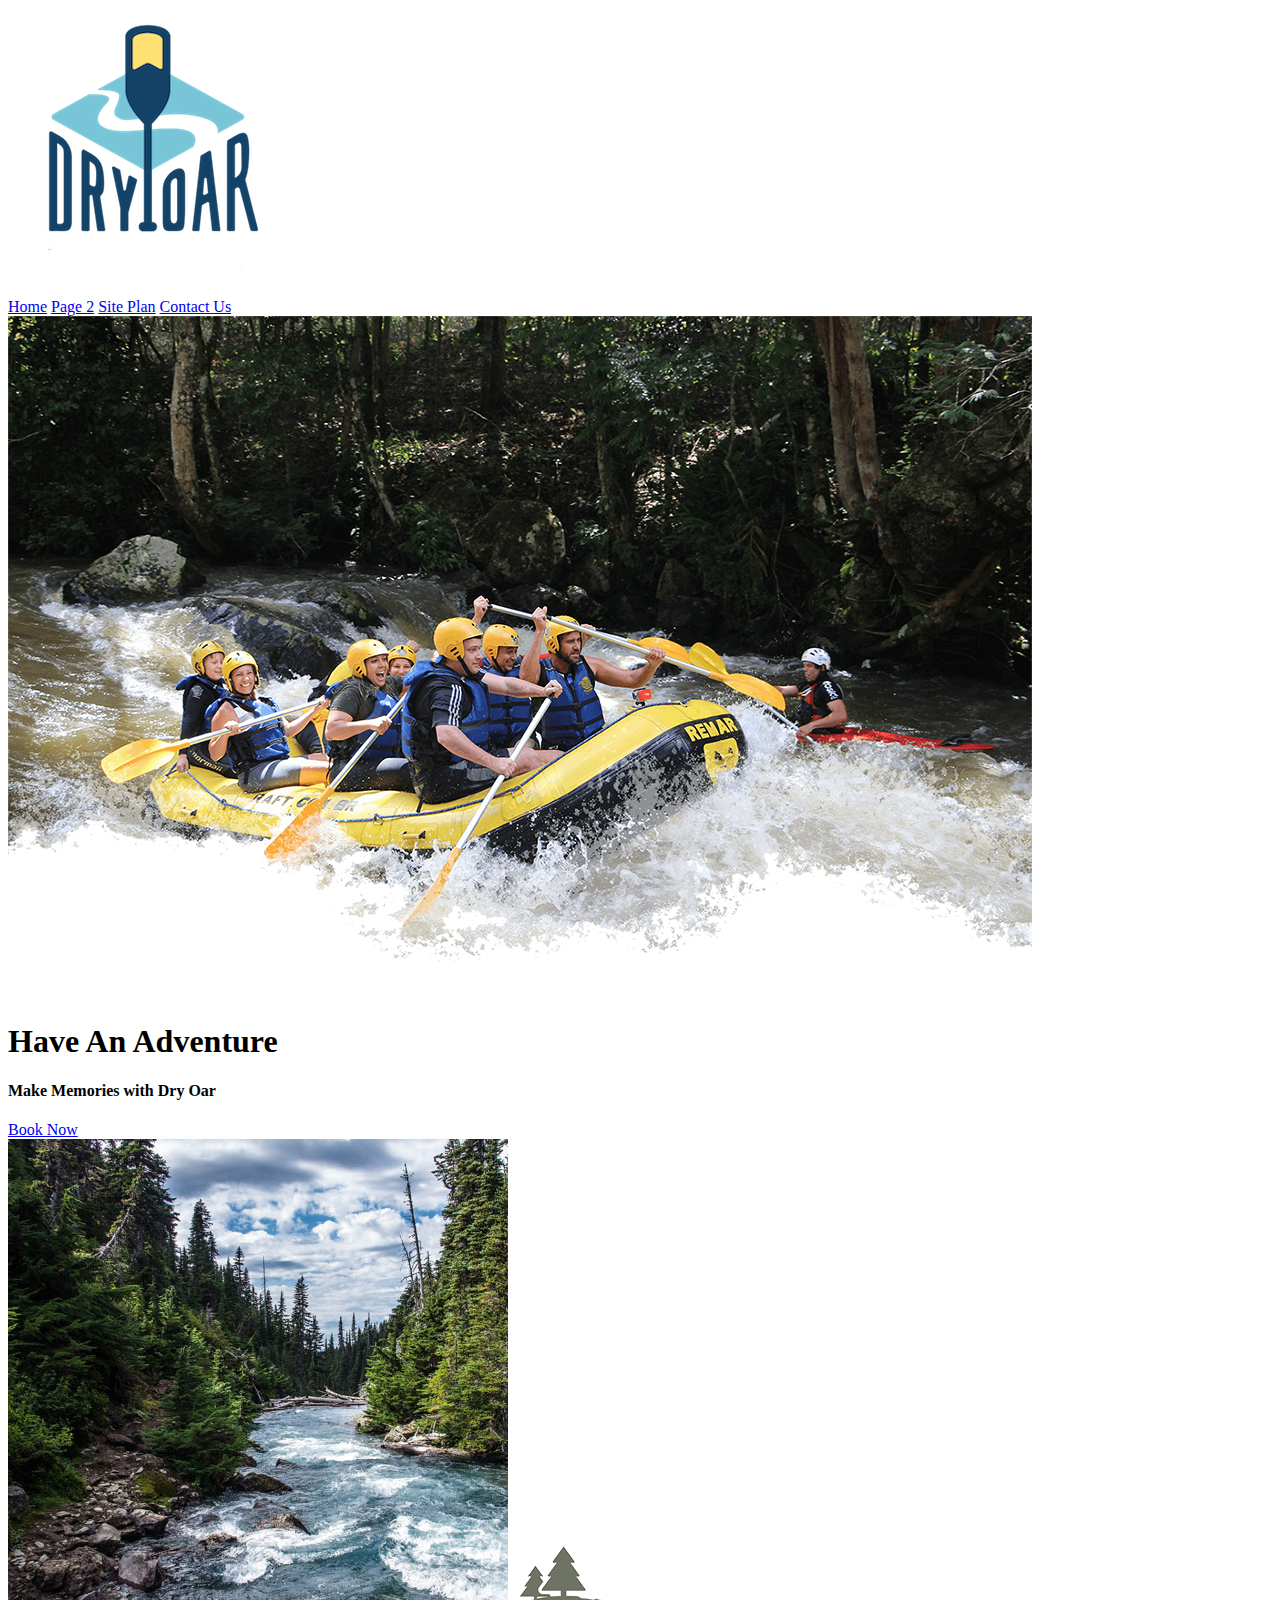
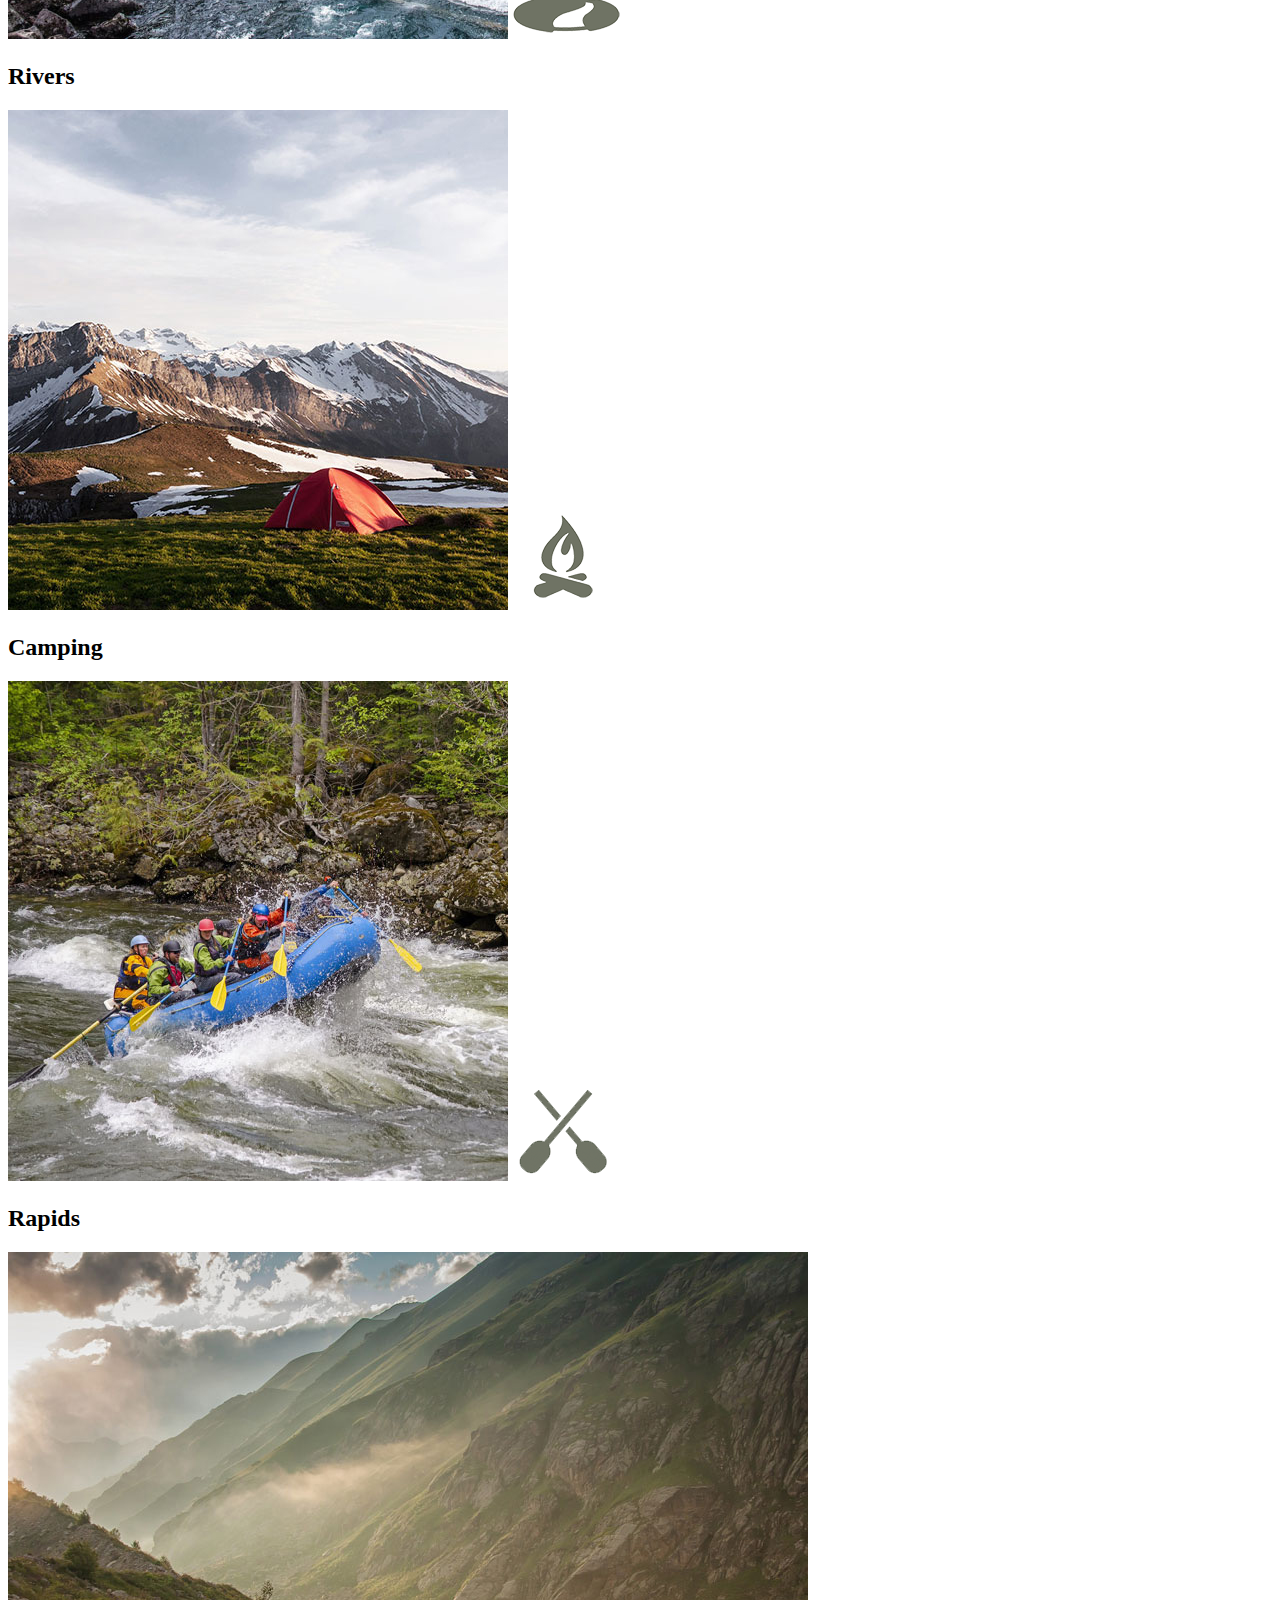
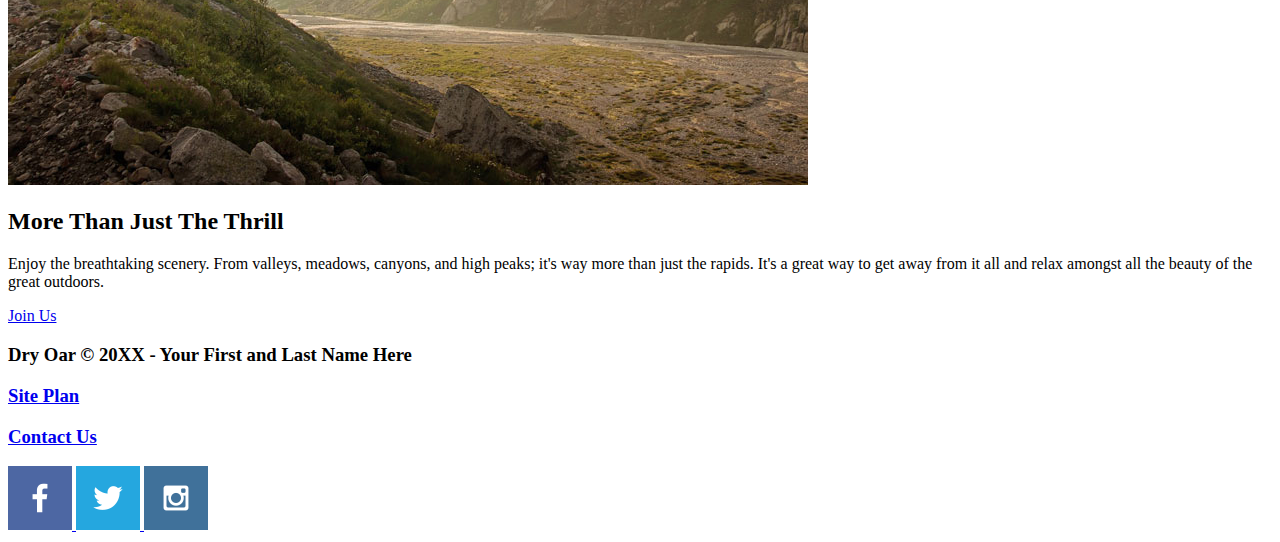
==== wwr/index.html @ d8a3bdbc "Index and images" ====
<!DOCTYPE html>
<html lang="en">
<head>
    <meta charset="UTF-8">
    <meta http-equiv="X-UA-Compatible" content="IE=edge">
    <meta name="viewport" content="width=device-width, initial-scale=1.0">
    <title>Whitewater Rafting Vacations | Dry Oar Boating | Home</title>
</head>
<body>
    <header>
        <a id="logo_link" href="index.html">
            <img class="logo" src="images/logo.png" alt="Dry Oar Logo">
        </a>
        <nav>
            <a href="index.html">Home</a>
            <a href="#">Page 2</a>
            <a href="site-plan-rafting.html">Site Plan</a>
            <a href="contactus.html">Contact Us</a>
        </nav>
    </header>
    <div id="hero">
        <div id="hero-box">
            <img id="hero-img" src="images/hero.png" alt="People enjoying white water rafting">
        </div>
        <section id="hero-msg">
            <h1 class="home-title">Have An Adventure</h1>
            <h4>Make Memories with Dry Oar </h4>
            <div class="button-box">
                <a class="book" href="rates.html">Book Now</a>
            </div>
        </section>
    </div>
    <main class="home-grid">
        <section class="rivers-card">
            <img class="card-img" src="images/rivers.jpg" alt="river in forest">
            <img class="icon" src="images/river_icon.png" alt="river icon">
            <h2>Rivers</h2>
        </section>
        <section class="camping-card">
            <img class="card-img" src="images/camping.jpg" alt="tent in mountains">
            <img class="icon" src="images/fire_icon.png" alt="fire icon">
            <h2>Camping</h2>
        </section>
        <section class="rapids-card">
            <img class="card-img" src="images/rapids.jpg" alt="rafting boat">
            <img class="icon" src="images/oars.png" alt="oars icon">
            <h2>Rapids</h2>
        </section>
        <img class="mountains" src="images/mountains.jpg" alt="Misty mountains">
    <section class="msg">
        <h2>More Than Just The Thrill</h2>
        <p>Enjoy the breathtaking scenery. From valleys, meadows, canyons, and high peaks; it's way more than just the rapids. It's a great way to get away from it all and relax amongst all the beauty of the great outdoors. </p>
        <a class='join' href="rivers.html">Join Us</a>
    </section>

    </main>
    <footer>
        <h3>Dry Oar &copy; 20XX - Your First and Last Name Here</h3>
        <h3><a href="site-plan-rafting.html">Site Plan</a></h3>
        <h3><a href="contactus.html">Contact Us</a></h3>
        <div class="social">
            <a href="https://facebook.com">
                <img src="images/facebook.png" alt="fb icon">
            </a>
            <a href="https://twitter.com">
                <img src="images/twitter.png" alt="twitter icon">
            </a>
            <a href="https://instagram.com">
                <img src="images/instagram.png" alt="instagram icon">
            </a>
        </div>
    </footer>
</body>
</html>
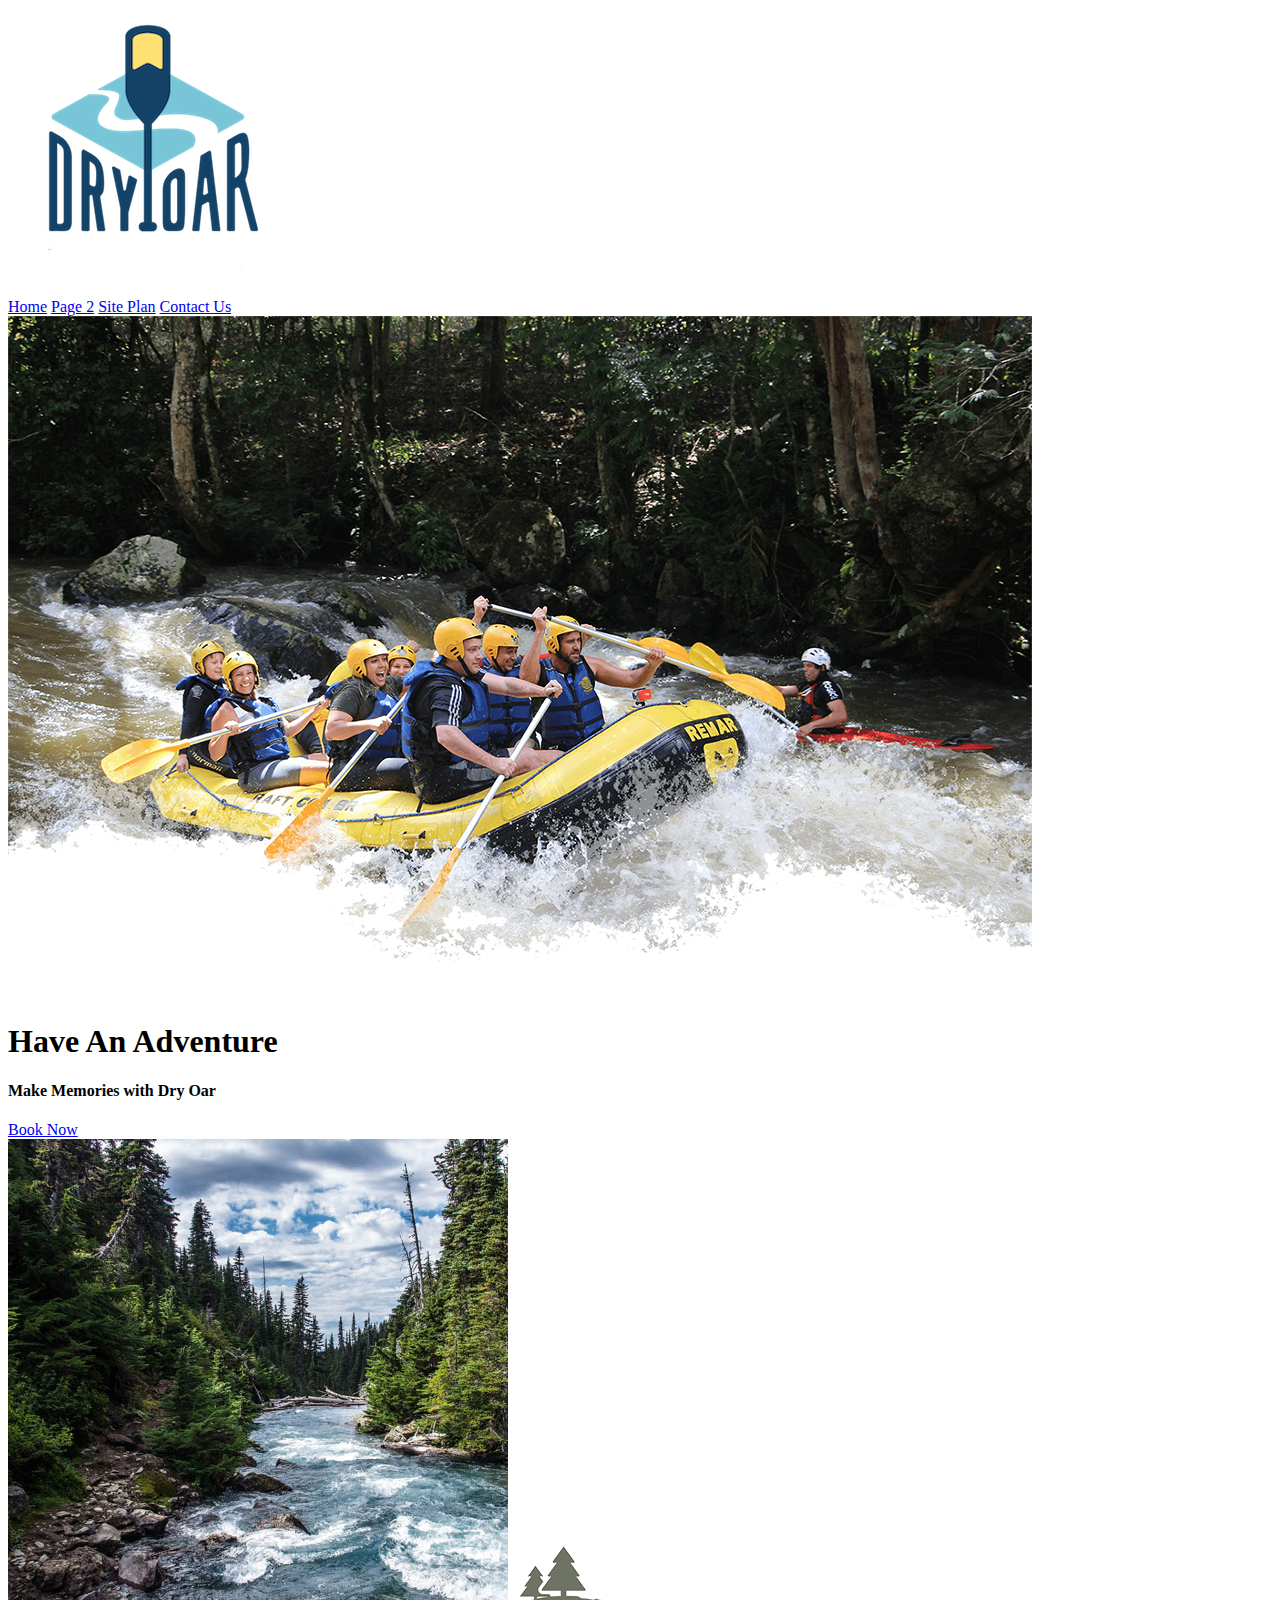
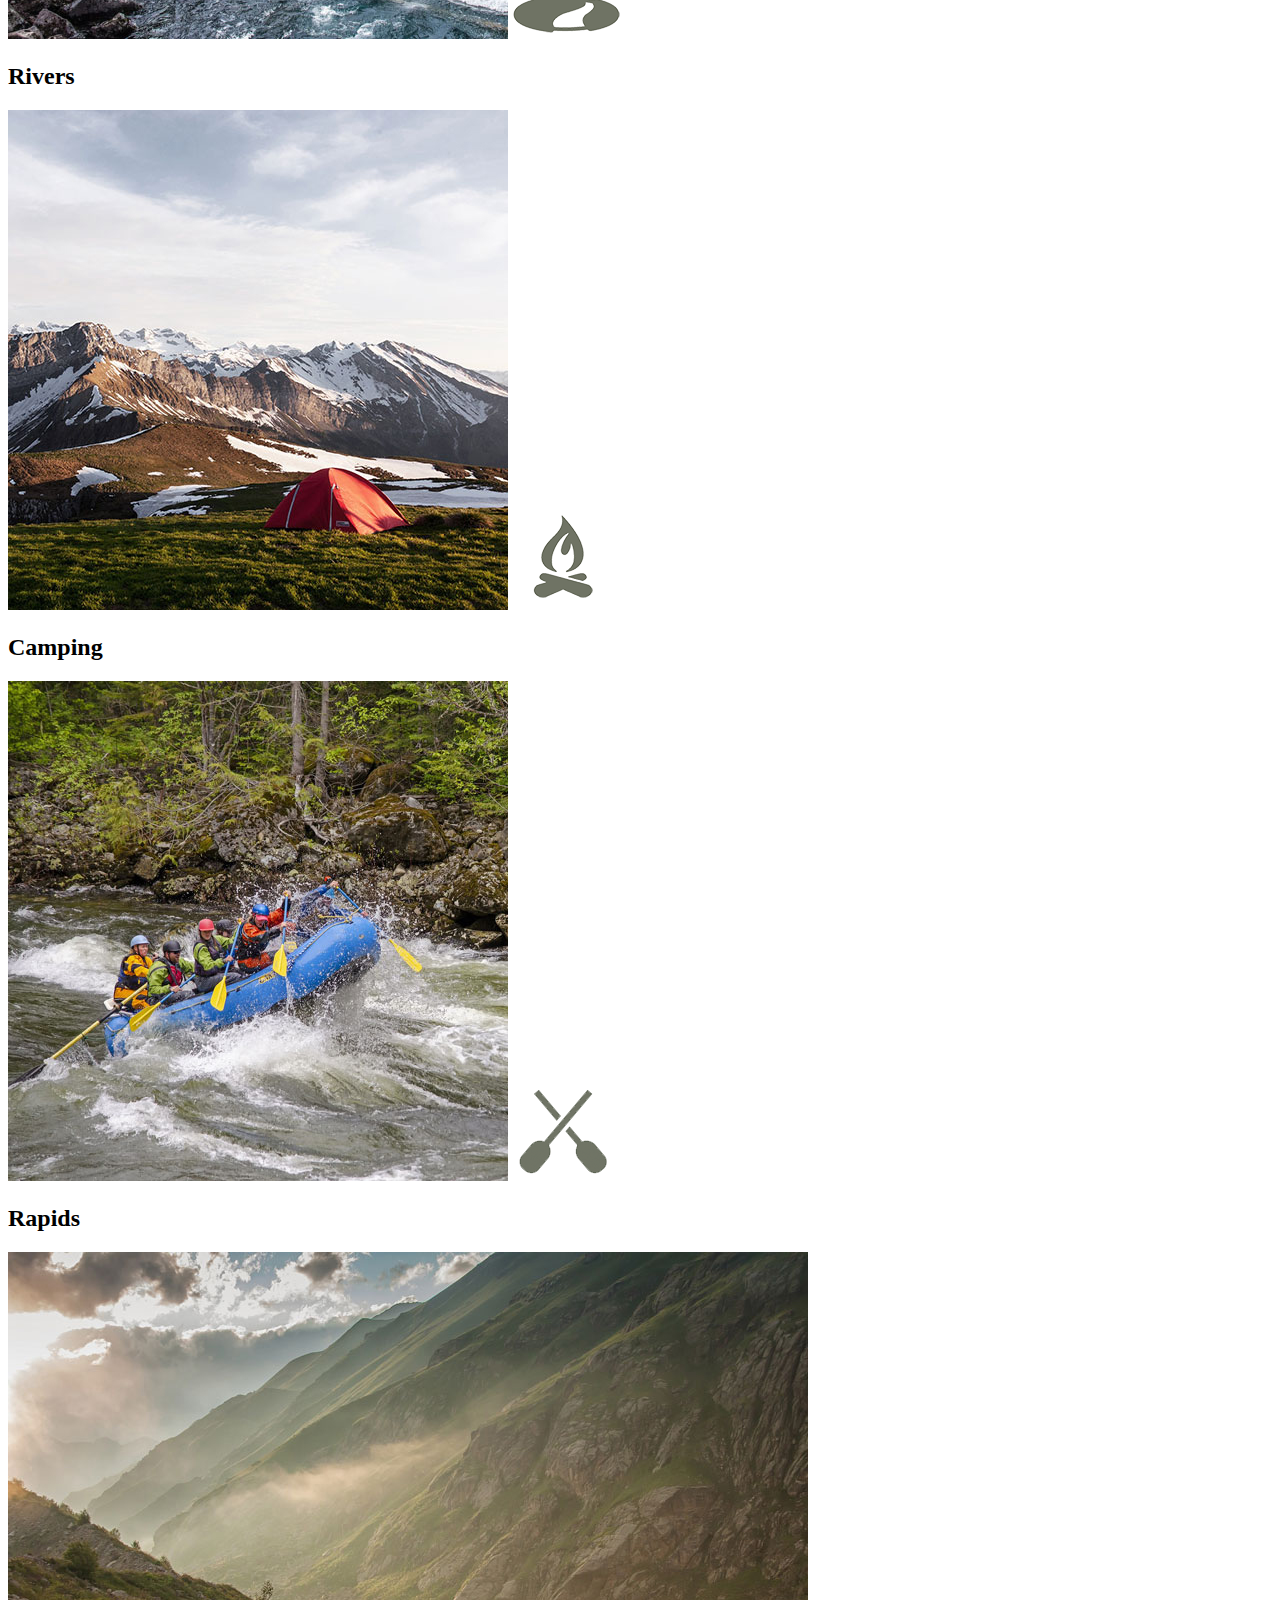
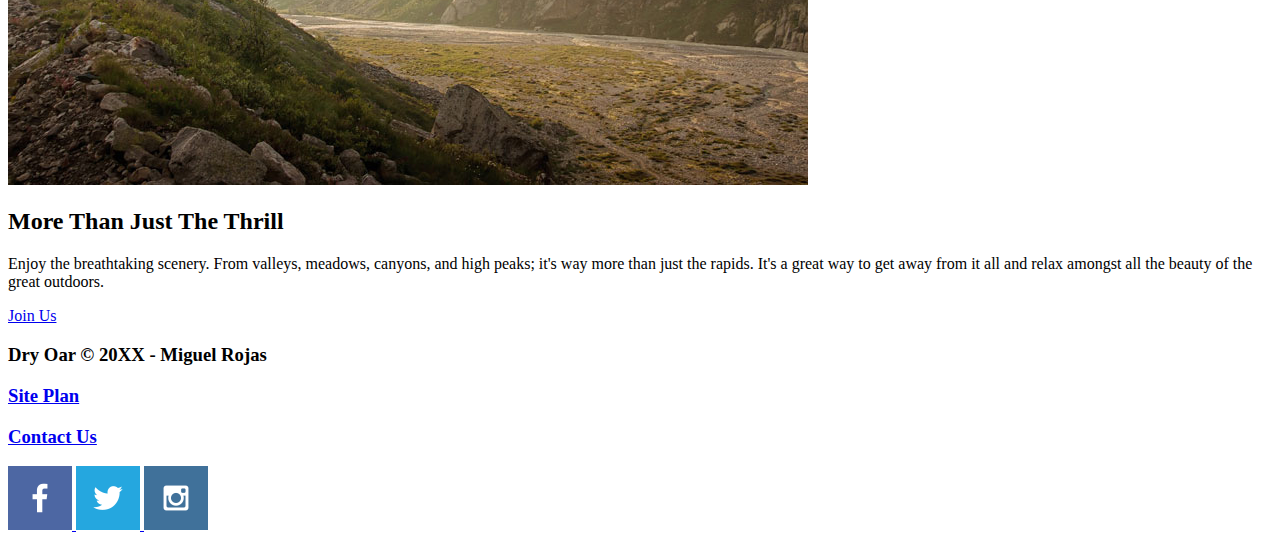
==== commit fb4bd7b7: "Index and images" ====
--- a/wwr/index.html
+++ b/wwr/index.html
@@ -55,7 +55,7 @@
 
     </main>
     <footer>
-        <h3>Dry Oar &copy; 20XX - Your First and Last Name Here</h3>
+        <h3>Dry Oar &copy; 20XX - Miguel Rojas</h3>
         <h3><a href="site-plan-rafting.html">Site Plan</a></h3>
         <h3><a href="contactus.html">Contact Us</a></h3>
         <div class="social">
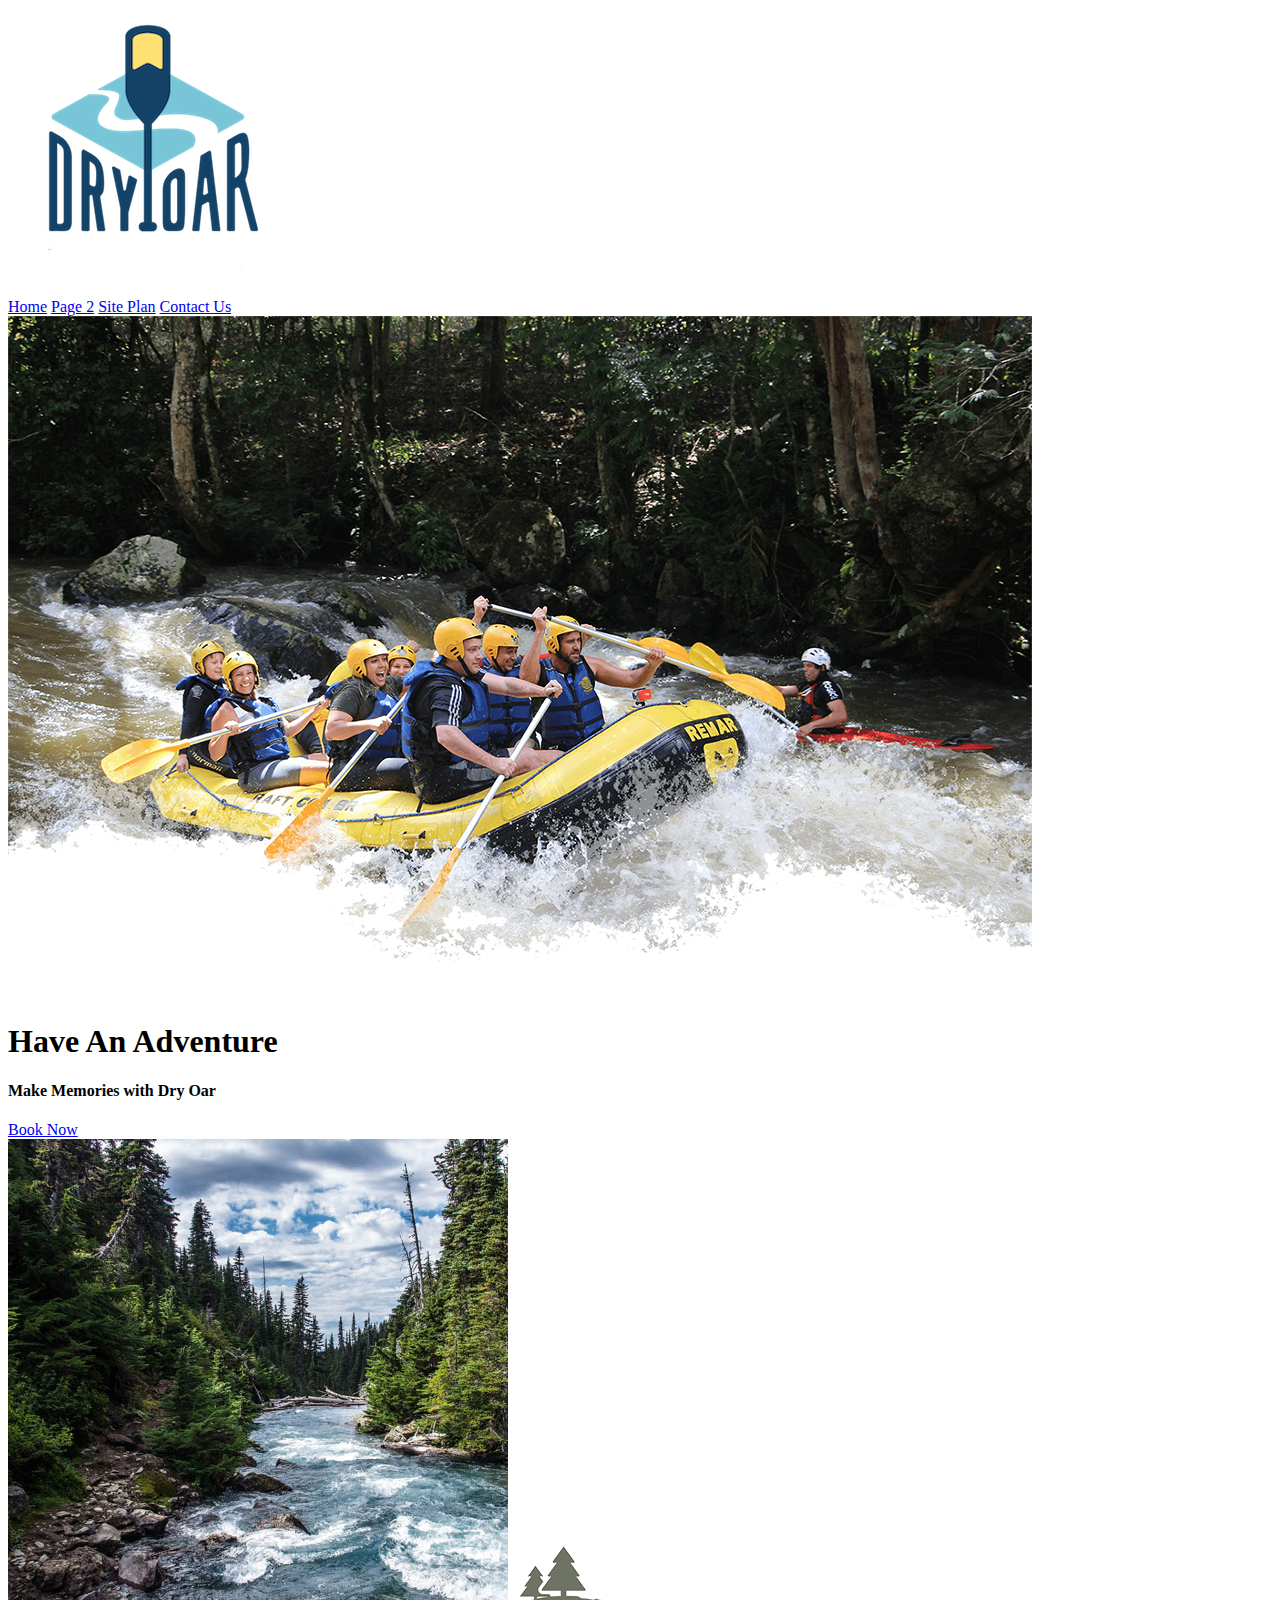
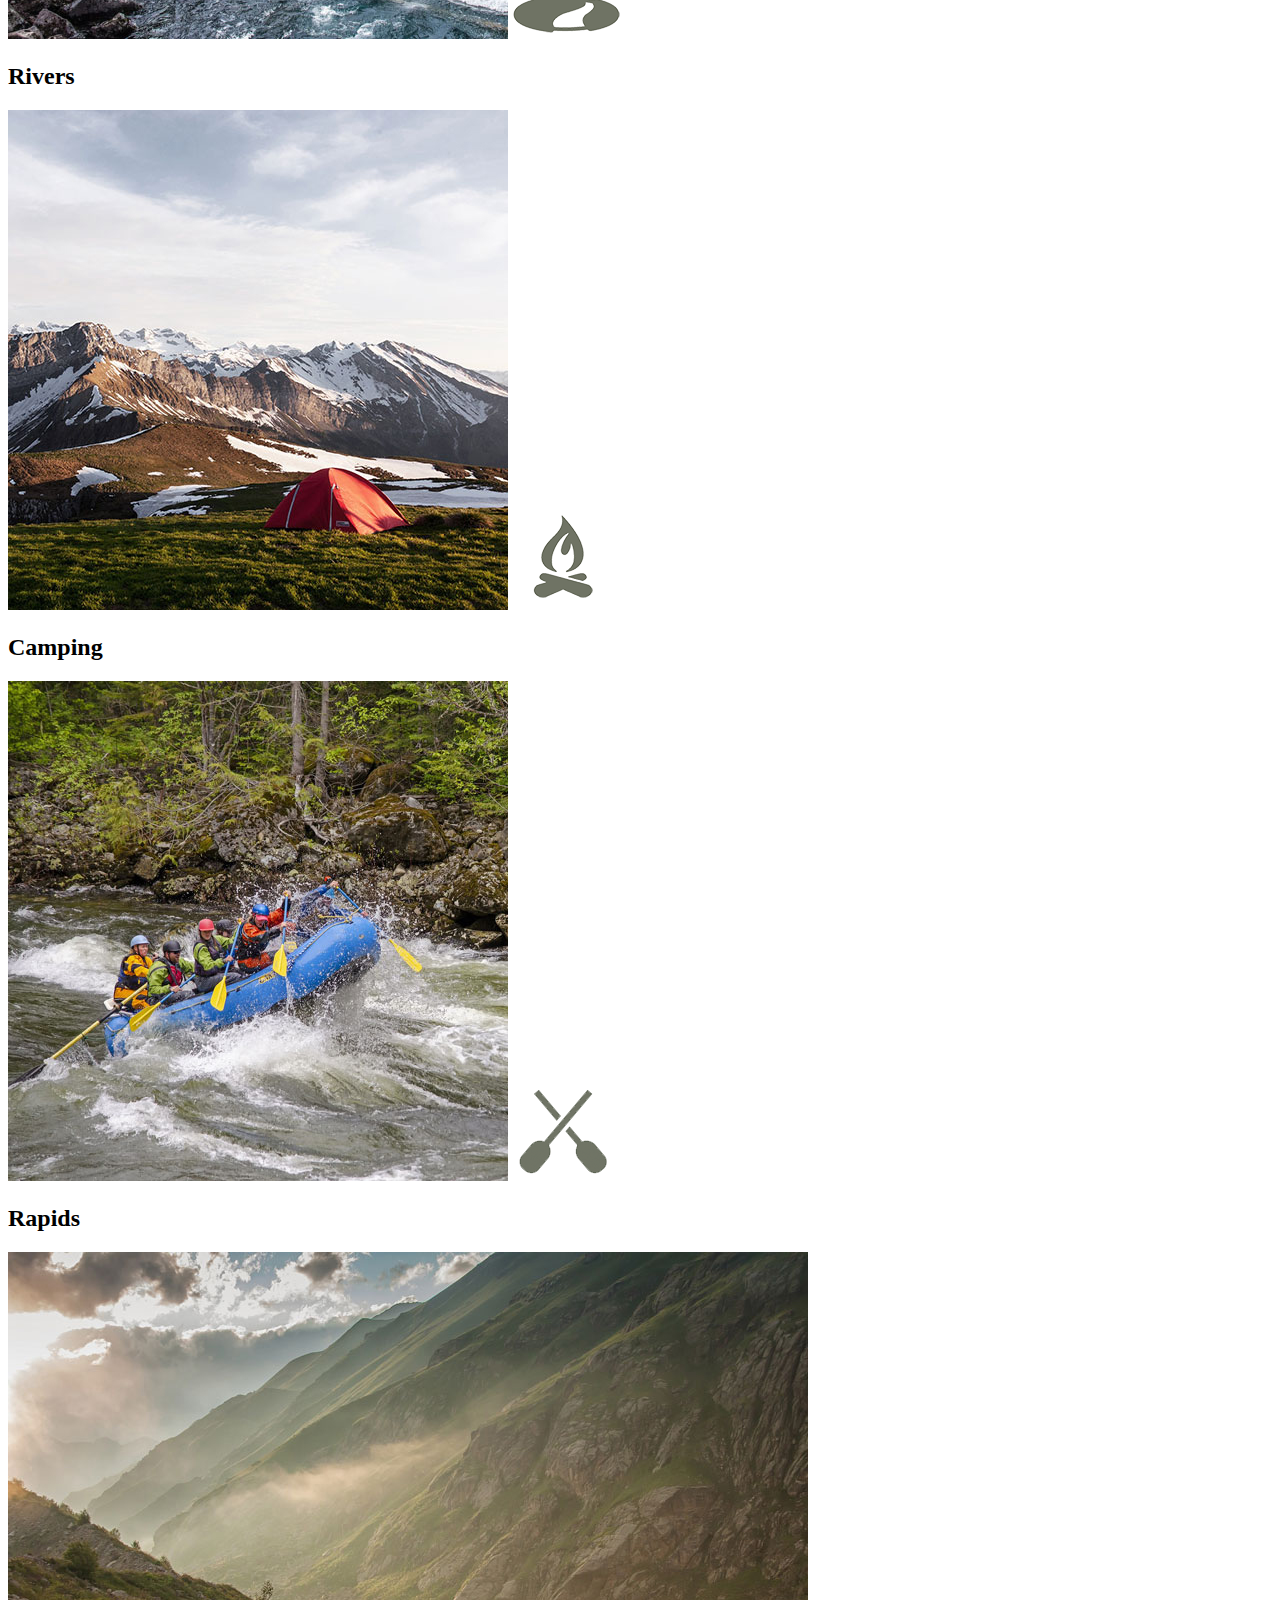
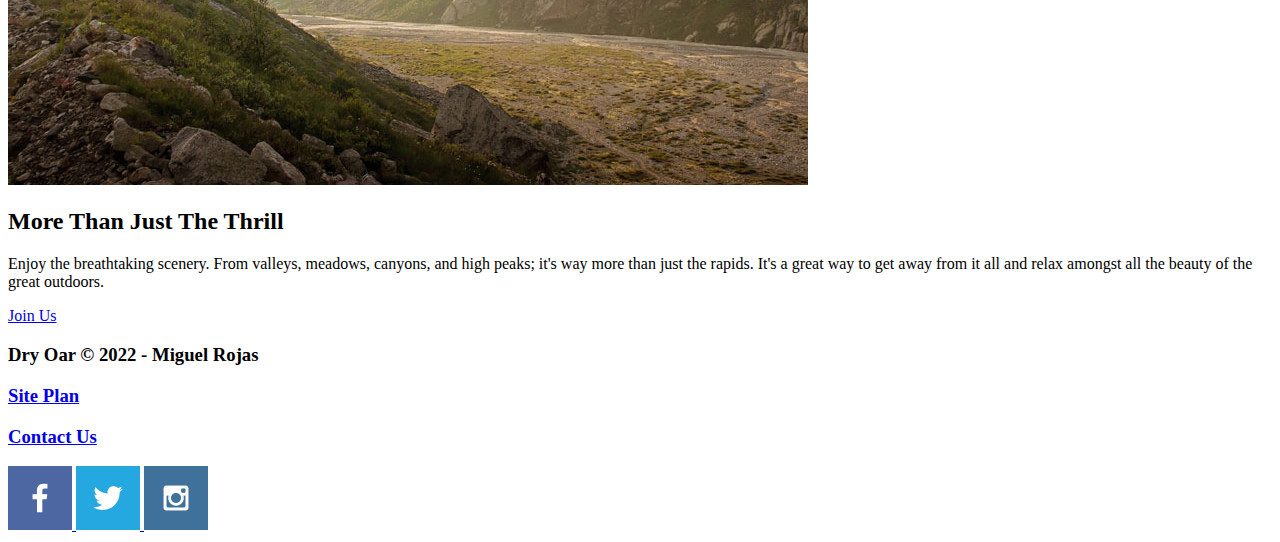
==== commit b6c39a6d: "Index and Images" ====
--- a/wwr/index.html
+++ b/wwr/index.html
@@ -55,7 +55,7 @@
 
     </main>
     <footer>
-        <h3>Dry Oar &copy; 20XX - Miguel Rojas</h3>
+        <h3>Dry Oar &copy; 2022 - Miguel Rojas</h3>
         <h3><a href="site-plan-rafting.html">Site Plan</a></h3>
         <h3><a href="contactus.html">Contact Us</a></h3>
         <div class="social">
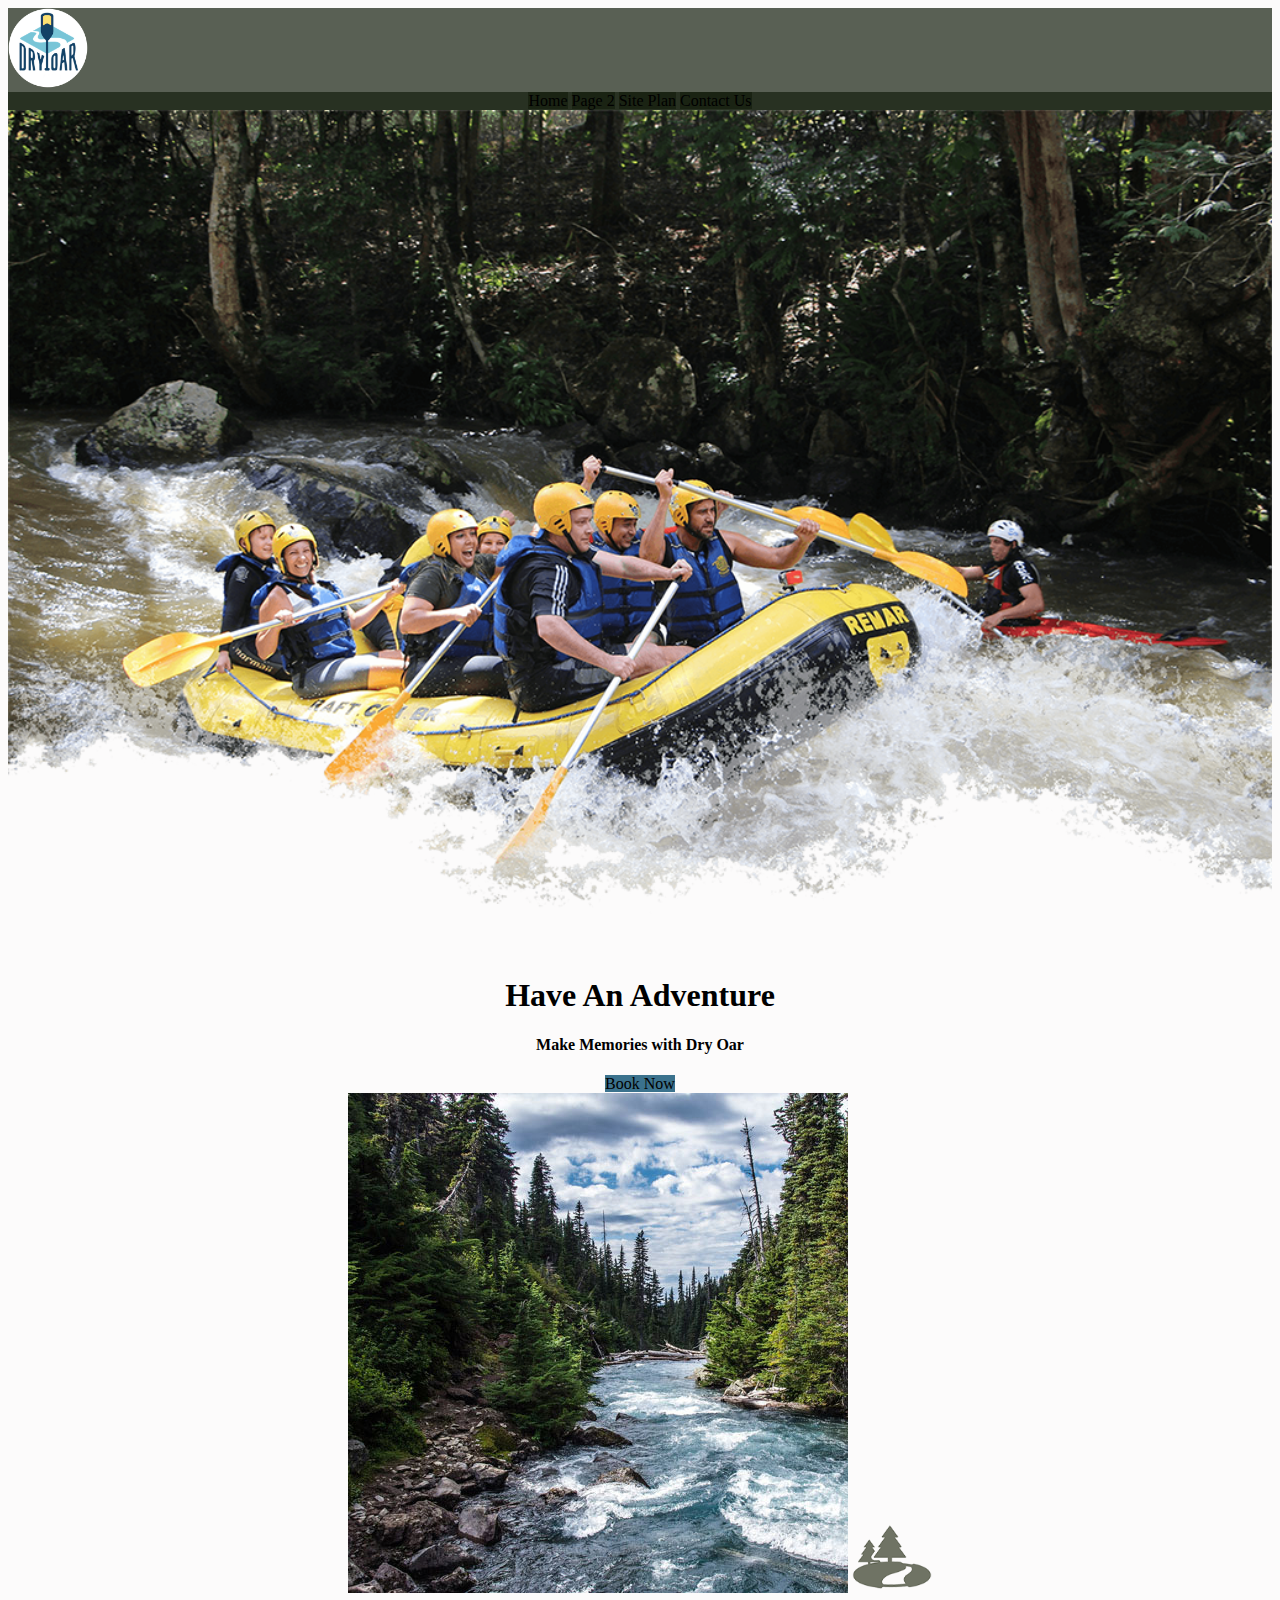
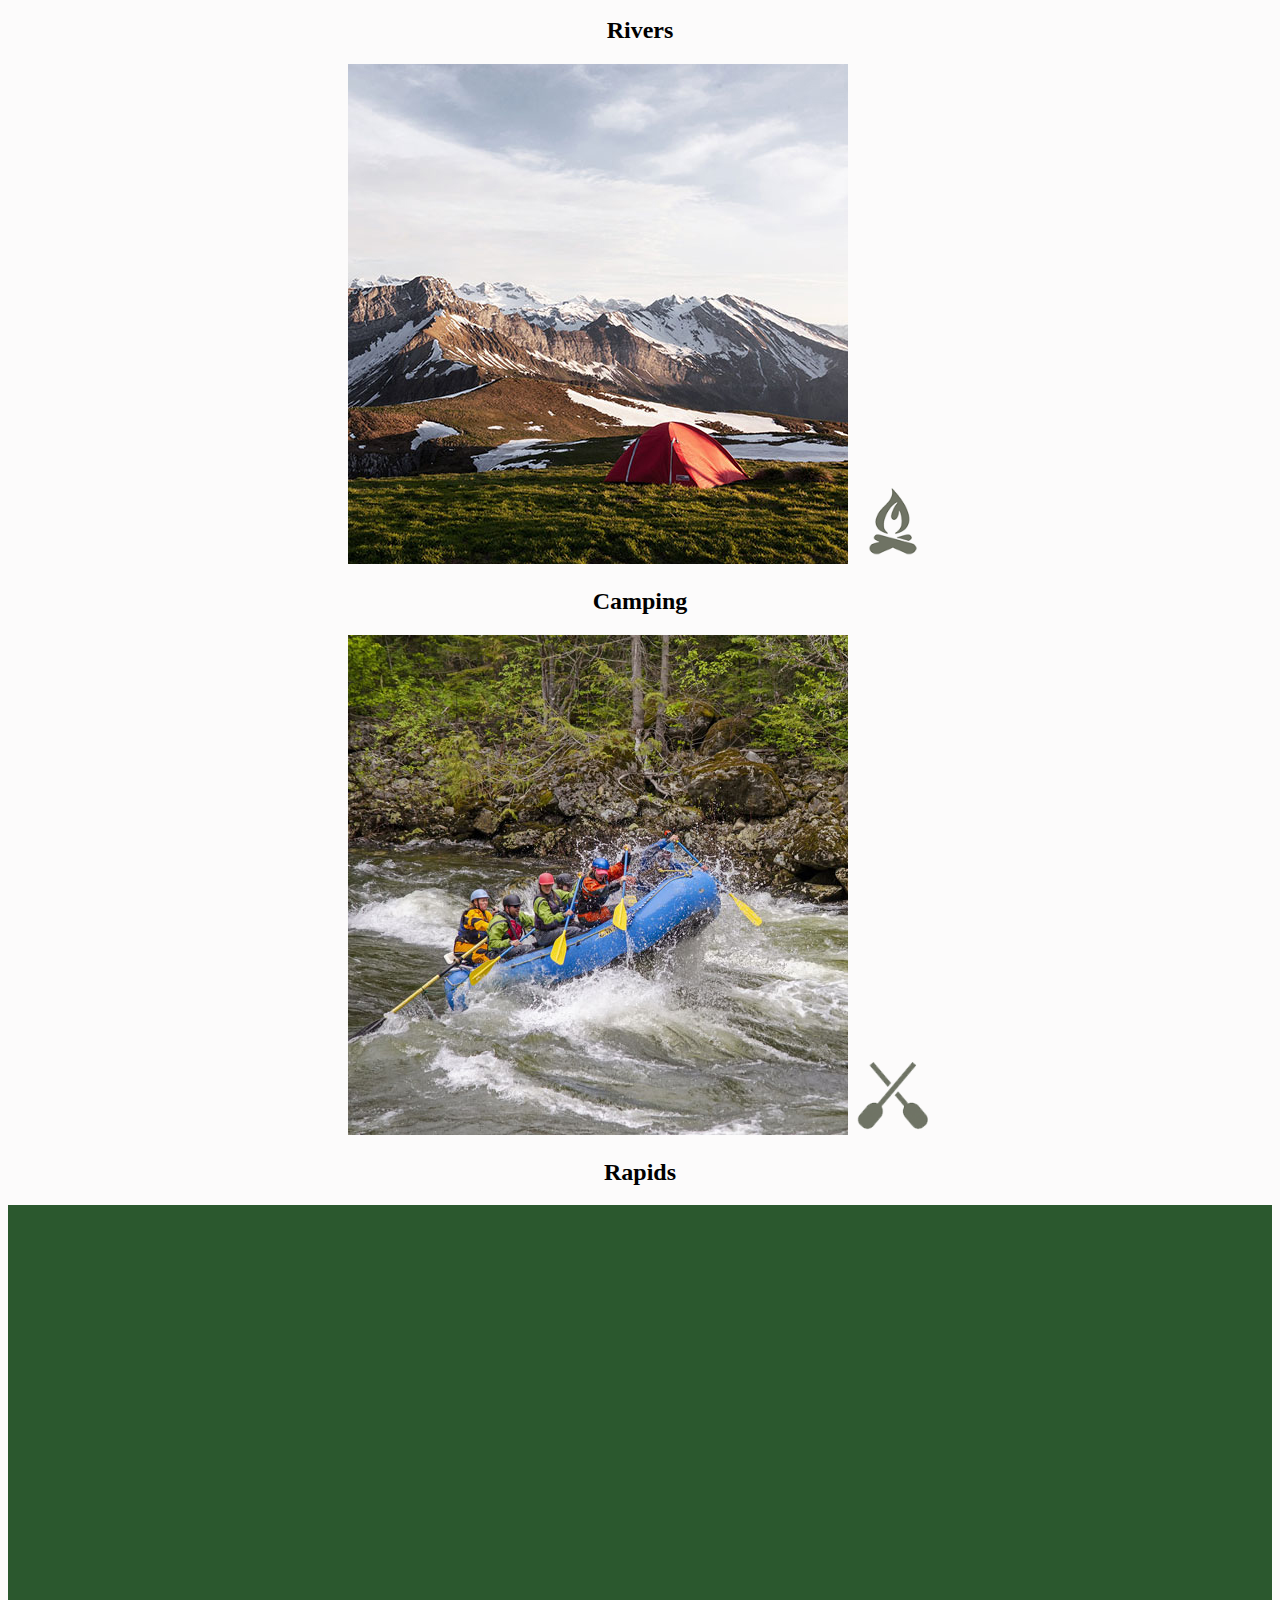
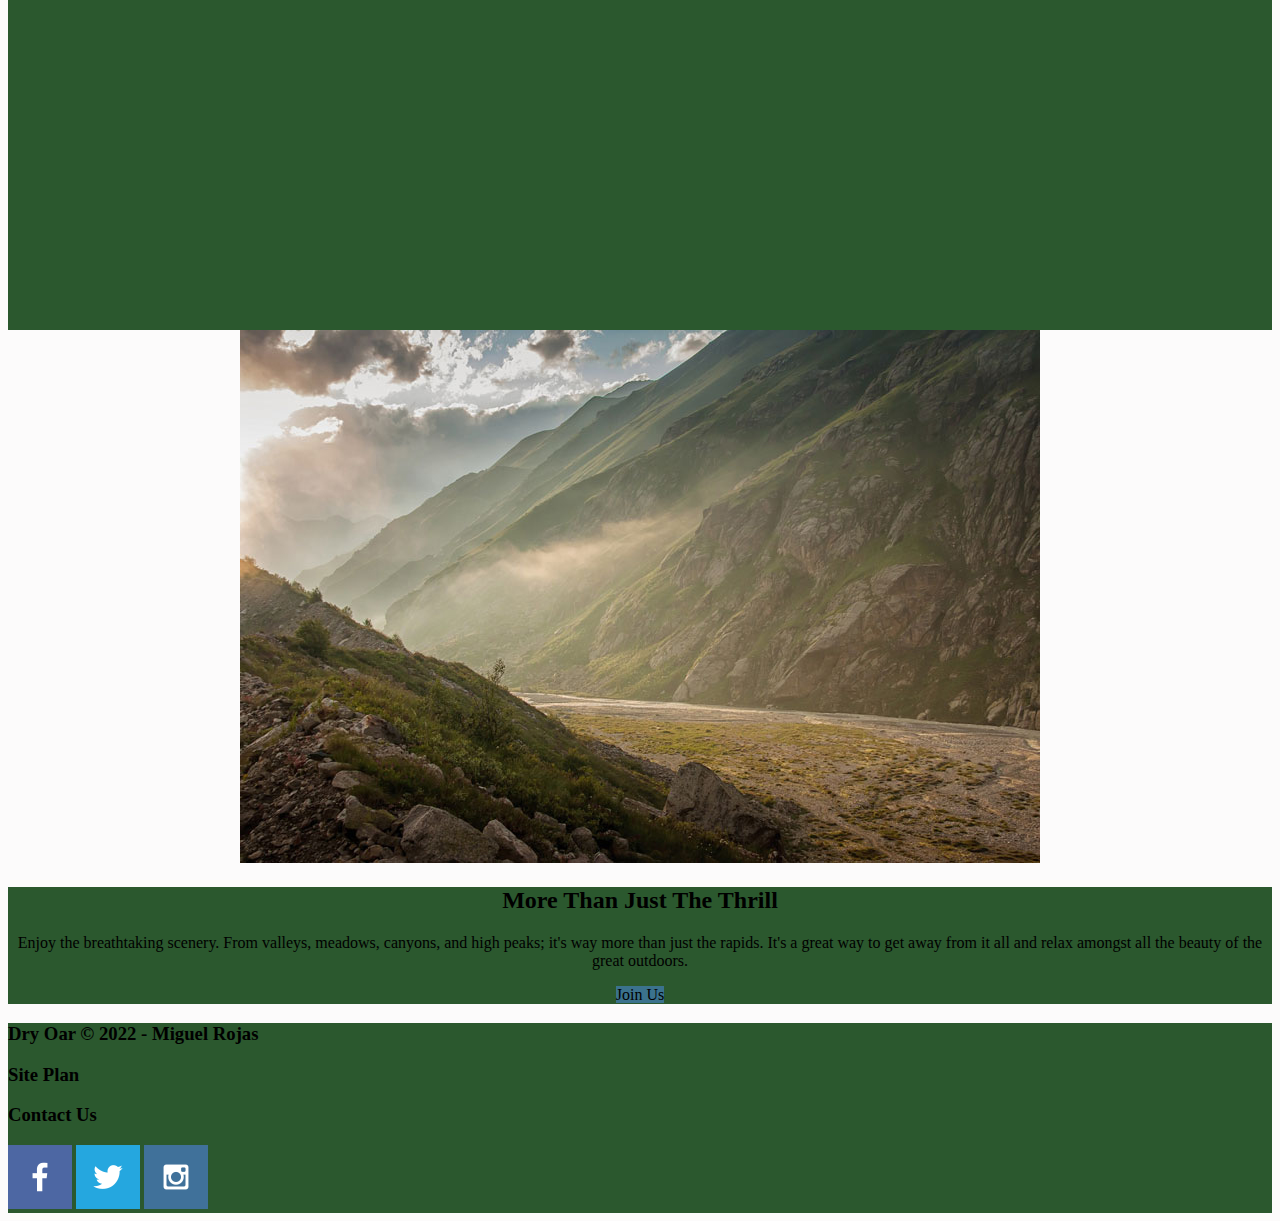
==== commit 5065b531: "CSS Modified" ====
--- a/wwr/index.html
+++ b/wwr/index.html
@@ -4,10 +4,12 @@
     <meta charset="UTF-8">
     <meta http-equiv="X-UA-Compatible" content="IE=edge">
     <meta name="viewport" content="width=device-width, initial-scale=1.0">
+    <link rel="stylesheet" href="styles/style.css">
     <title>Whitewater Rafting Vacations | Dry Oar Boating | Home</title>
-</head>
+    </head>
 <body>
-    <header>
+    <div id="content">
+        <header>
         <a id="logo_link" href="index.html">
             <img class="logo" src="images/logo.png" alt="Dry Oar Logo">
         </a>
@@ -17,7 +19,7 @@
             <a href="site-plan-rafting.html">Site Plan</a>
             <a href="contactus.html">Contact Us</a>
         </nav>
-    </header>
+        </header>
     <div id="hero">
         <div id="hero-box">
             <img id="hero-img" src="images/hero.png" alt="People enjoying white water rafting">
@@ -46,6 +48,7 @@
             <img class="icon" src="images/oars.png" alt="oars icon">
             <h2>Rapids</h2>
         </section>
+        <div id="background"></div>
         <img class="mountains" src="images/mountains.jpg" alt="Misty mountains">
     <section class="msg">
         <h2>More Than Just The Thrill</h2>
@@ -55,20 +58,21 @@
 
     </main>
     <footer>
-        <h3>Dry Oar &copy; 2022 - Miguel Rojas</h3>
+        <h3>Dry Oar &copy; 2022  -  Miguel Rojas</h3>
         <h3><a href="site-plan-rafting.html">Site Plan</a></h3>
         <h3><a href="contactus.html">Contact Us</a></h3>
         <div class="social">
-            <a href="https://facebook.com">
+            <a href="https://facebook.com" target="_blank">
                 <img src="images/facebook.png" alt="fb icon">
             </a>
-            <a href="https://twitter.com">
+            <a href="https://twitter.com" target="_blank">
                 <img src="images/twitter.png" alt="twitter icon">
             </a>
-            <a href="https://instagram.com">
+            <a href="https://instagram.com" target="_blank">
                 <img src="images/instagram.png" alt="instagram icon">
             </a>
         </div>
-    </footer>
+     </footer>
+    </div>
 </body>
 </html>--- a/wwr/styles/style.css
+++ b/wwr/styles/style.css
@@ -0,0 +1,101 @@
+#content {
+    max-width: 1600px;
+    margin: 0 auto;  
+}
+nav {
+    text-align: center;
+    background-color: rgba(20,30,13, .7);
+    color:black;
+}
+a {
+    text-align: center;
+    color: black;
+}
+#hero-msg {
+    text-align: center;
+}
+h1 {
+    text-align: center;
+}
+#hero-img {
+    text-align: center;
+    width: 100%;
+}
+h4 {
+    text-align: center;
+    color: black;
+}
+.button-box {
+    text-align: center;
+}
+main {
+    text-align: center;
+}
+section {
+    text-align: center;
+}
+#background {
+    height: 725px;
+    background-color: #2B582E;
+}
+body {
+    background-color: #fcfbfb;
+}
+header {
+    background-color: rgba(20,30,13, .7);
+}
+nav a:hover {
+    background-color: white;
+    color: black;
+}
+.book, .join {
+    background-color: #3B728D;
+    color: black;
+    text-decoration: none;
+}
+.book:hover, .join:hover {
+    background-color: black;
+    color: white;
+}
+.msg {
+    background-color: #2B582E;
+    color: black;
+}
+footer {
+    background-color: #2B582E;
+    color: black;
+}
+.home-title {
+    color: black;
+}
+.msg h2 {
+    color: black;
+}
+.msg p {
+    color: black;
+}
+footer h3 {
+    color: black;
+}
+footer a {
+    color: black;
+    text-decoration: none;
+}
+footer a:hover {
+    color: black;
+}
+nav a {
+    text-align: center;
+    background-color: rgba(20,30,13, .7);
+    color:black;
+    text-decoration: none;
+}
+.logo {
+    width: 80px;
+}
+.icon {
+    width: 80px;
+}
+footer h3 a:hover {
+    text-decoration: underline;
+}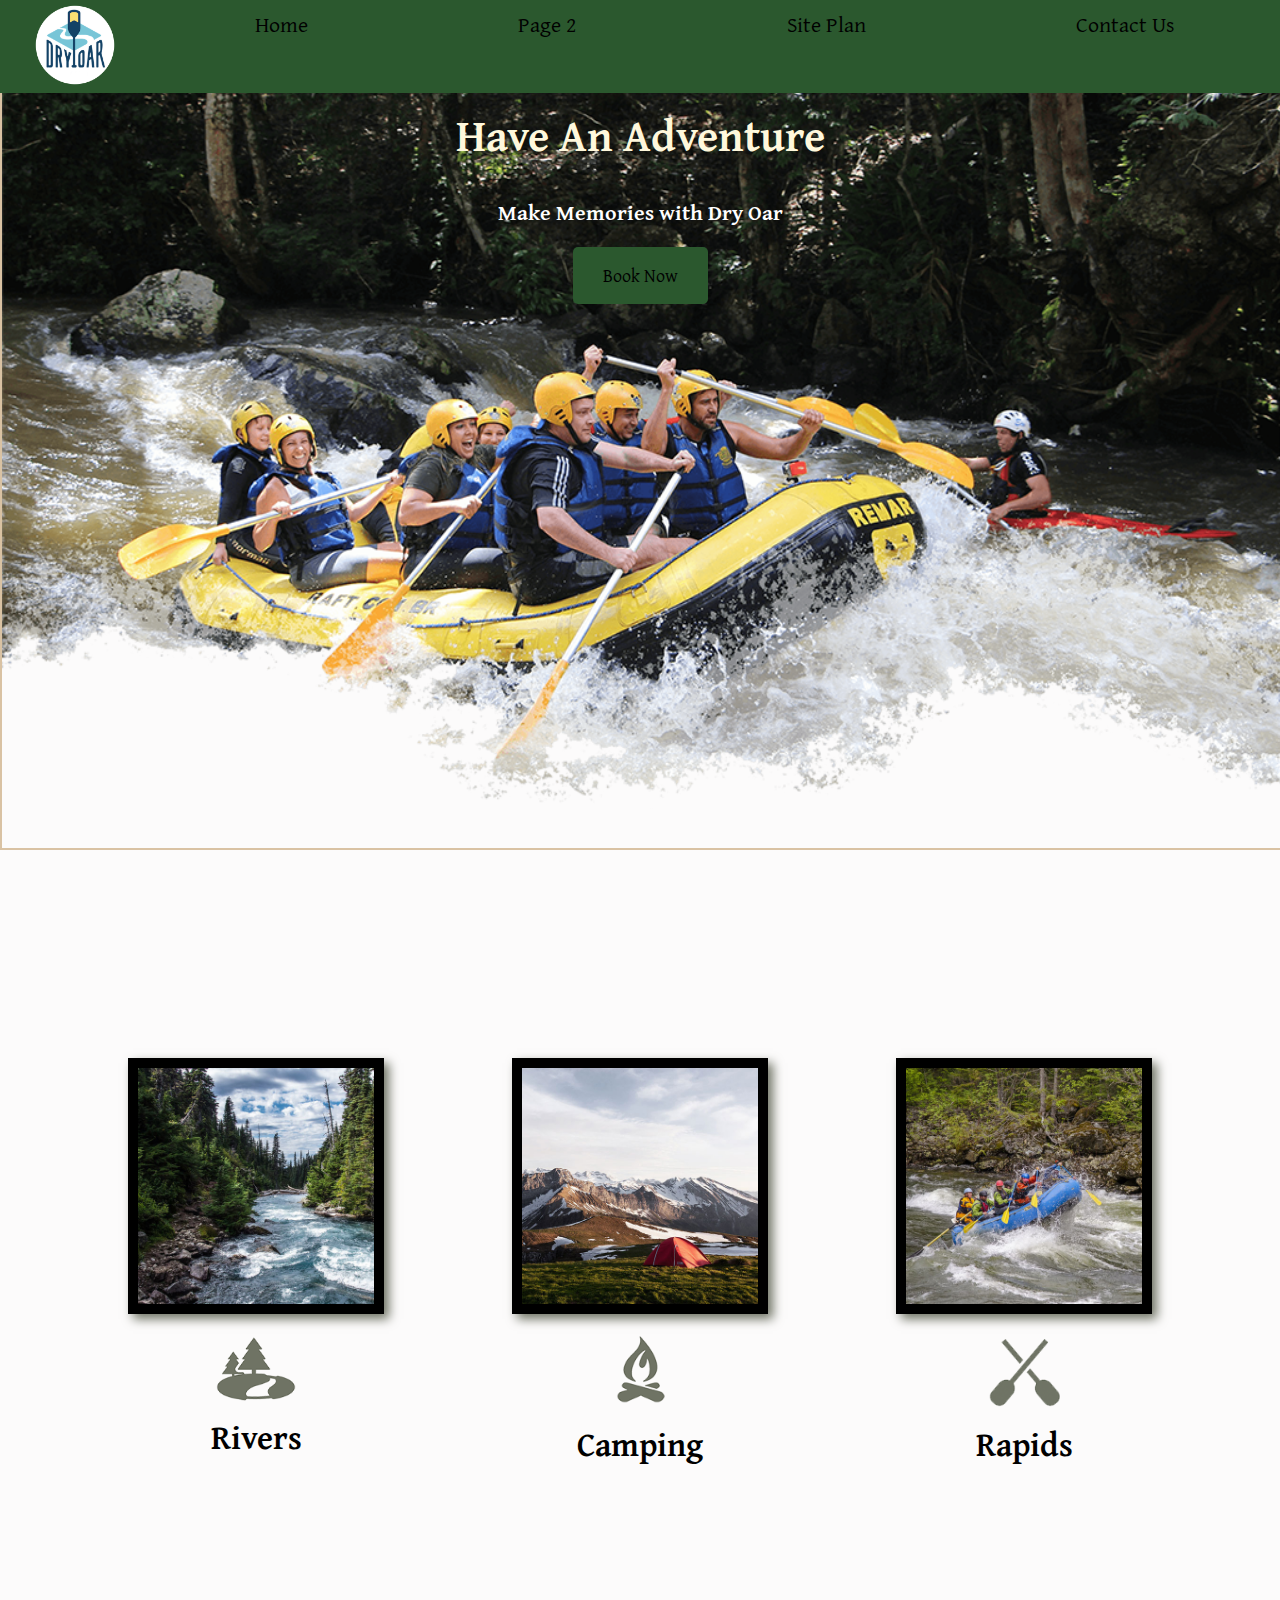
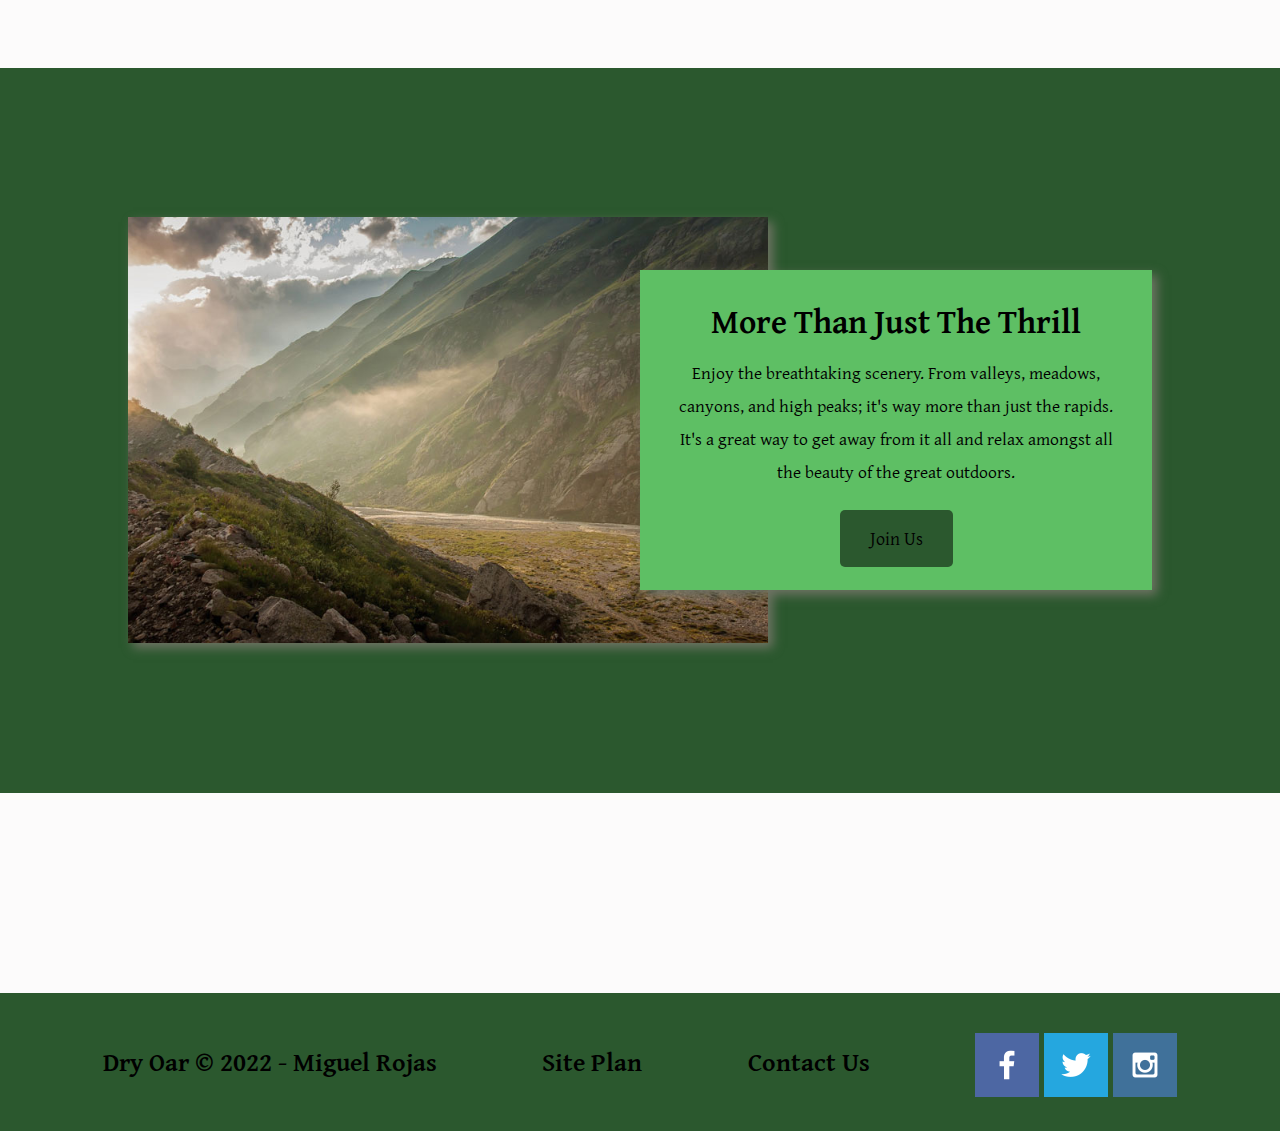
==== commit 766661a6: "Layout the Home Page" ====
--- a/wwr/index.html
+++ b/wwr/index.html
@@ -9,7 +9,7 @@
     </head>
 <body>
     <div id="content">
-        <header>
+    <header>
         <a id="logo_link" href="index.html">
             <img class="logo" src="images/logo.png" alt="Dry Oar Logo">
         </a>
@@ -19,7 +19,7 @@
             <a href="site-plan-rafting.html">Site Plan</a>
             <a href="contactus.html">Contact Us</a>
         </nav>
-        </header>
+    </header>
     <div id="hero">
         <div id="hero-box">
             <img id="hero-img" src="images/hero.png" alt="People enjoying white water rafting">
@@ -58,7 +58,7 @@
 
     </main>
     <footer>
-        <h3>Dry Oar &copy; 2022  -  Miguel Rojas</h3>
+        <h3>Dry Oar &copy; 2022 - Miguel Rojas</h3>
         <h3><a href="site-plan-rafting.html">Site Plan</a></h3>
         <h3><a href="contactus.html">Contact Us</a></h3>
         <div class="social">
@@ -75,4 +75,4 @@
      </footer>
     </div>
 </body>
-</html>+</html>
--- a/wwr/styles/style.css
+++ b/wwr/styles/style.css
@@ -1,11 +1,14 @@
+@import url('https://fonts.googleapis.com/css2?family=Dosis:wght@300&family=Edu+QLD+Beginner&family=Gentium+Plus:ital,wght@1,700&display=swap');
+
 #content {
     max-width: 1600px;
     margin: 0 auto;  
 }
 nav {
-    text-align: center;
-    background-color: rgba(20,30,13, .7);
+    background-color: #2B582E;
     color:black;
+    display: flex;
+    justify-content: space-around;
 }
 a {
     text-align: center;
@@ -13,6 +16,9 @@
 }
 #hero-msg {
     text-align: center;
+    grid-column: 2/3;
+    grid-row: 1/2;
+    margin-top: 100px;
 }
 h1 {
     text-align: center;
@@ -20,7 +26,8 @@
 #hero-img {
     text-align: center;
     width: 100%;
-}
+    border: 2px solid #d9c2a3;
+    }
 h4 {
     text-align: center;
     color: black;
@@ -37,42 +44,73 @@
 #background {
     height: 725px;
     background-color: #2B582E;
+    grid-column: 1/11;
+    grid-row: 4/9;
 }
 body {
     background-color: #fcfbfb;
+    font-family: 'Dosis', sans-serif;
+    font-family: 'Gentium Plus', serif;
+    font-size: 22px;
+    margin: 0;
+    padding: 0;
 }
 header {
-    background-color: rgba(20,30,13, .7);
+    background-color: #2B582E;
+    display: grid;
+    grid-template-columns: 150px auto;
 }
 nav a:hover {
     background-color: white;
     color: black;
 }
 .book, .join {
-    background-color: #3B728D;
+    background-color: #2b582e;
     color: black;
     text-decoration: none;
+    font-size: 18px;
+    padding: 15px 30px;
+    margin-top: 50px;
+    border-radius: 5px;
 }
 .book:hover, .join:hover {
     background-color: black;
     color: white;
 }
 .msg {
-    background-color: #2B582E;
-    color: black;
+    background-color: #5ebf64;
+    color: black;
+    line-height: 1.5em;
+    padding: 35px;
+    grid-column: 6/10;
+    grid-row: 6/7;
+    box-shadow: 5px 5px 10px #6f7364;
 }
 footer {
     background-color: #2B582E;
     color: black;
+    padding: 25px 50px;
+    margin-top: 200px;
+    display: flex;
+    justify-content: space-around;
+    align-items: center;
 }
 .home-title {
     color: black;
+    font-family: 'Dosis', sans-serif;
+    font-family: 'Gentium Plus', serif;
+    font-size: 2em;
+    margin-top: 10px;
 }
 .msg h2 {
     color: black;
+    font-family: 'Dosis', sans-serif;
+    font-family: 'Gentium Plus', serif;
 }
 .msg p {
     color: black;
+    font-size: .8em;
+    padding-bottom: 15px;
 }
 footer h3 {
     color: black;
@@ -86,16 +124,169 @@
 }
 nav a {
     text-align: center;
-    background-color: rgba(20,30,13, .7);
+    background-color: #2B582E;
     color:black;
     text-decoration: none;
+    padding: 8px;
 }
 .logo {
     width: 80px;
 }
 .icon {
     width: 80px;
+    padding-top: 10px;
 }
 footer h3 a:hover {
-    text-decoration: underline;
+    text-decoration: underline; 
+}
+h2 {
+    margin: 0;
+}
+
+#logo_link {
+    padding-top: 5px;
+    justify-self: center;
+    align-self: center;
+}
+
+footer .social img {
+    padding-top: 15px;
+}
+
+.rivers-card, .camping-card, .rapids-card {
+    margin: 200px 0;
+}
+
+.card-img {
+    border: 10px solid black;
+    width: 100%;
+    transition: transform .5s;
+    box-shadow: 5px 5px 10px #6f7364;
+   }
+
+main section img {
+    box-sizing: border-box;
+}
+#hero {
+    display: grid;
+    grid-template-columns: 1fr 3fr 1fr;
+    margin-top: -100px;
+}
+#hero-box {
+    grid-column: 1/4;
+    grid-row: 1/3;
+    z-index: -1;
+}
+#hero-msg h4 {
+    color: white;
+}
+#hero-msg h1 {
+    color: cornsilk;
+}
+.home-grid {
+    display: grid;
+    grid-template-columns: 1fr 1fr 1fr 1fr 1fr 1fr 1fr 1fr 1fr 1fr;
+}
+.mountains {
+    width:100%;
+    grid-column: 2/7;
+    grid-row: 5/8;
+    box-shadow: 5px 5px 10px #6f7364
+}
+.rivers-card {
+    grid-column: 2/4;
+    grid-row: 2/3;
+}
+.camping-card {
+    grid-column: 5/7;
+    grid-row: 2/3;
+}
+.rapids-card {
+    grid-column: 8/10;
+    grid-row: 2/3;
+}
+.card-img:hover {
+    opacity: .6;
+    transform: scale(1.1);
+}
+@media screen and (max-width: 900px) {
+    #hero, .home-grid {
+        display: block;
+        height: auto;
+    }
+    nav, footer {
+        flex-direction: column;
+    }
+    nav a {
+        display: block;
+        padding: 15px;
+    }
+    #hero {
+        margin-top: 0;
+    }
+    #hero-msg {
+        margin-top: 0;
+    }
+    #hero-msg h4 {
+        display: none;
+    }
+    .home-title {
+        font-size: 25px;
+        color: #6f7364;
+    }
+    .rivers-card, .camping-card, .rapids-card { 
+        margin: 50px auto;
+        width: 60%;
+    }
+    #background {
+        display: none;
+    }
+    .mountains, .msg {
+        width: 80%;
+        display: block;
+        margin: 0 auto;
+    }
+    footer {
+        margin-top: 25px;
+    }
+}@media screen and (max-width: 900px) {
+    #hero, .home-grid {
+        display: block;
+        height: auto;
+    }
+    nav, footer {
+        flex-direction: column;
+    }
+    nav a {
+        display: block;
+        padding: 15px;
+    }
+    #hero {
+        margin-top: 0;
+    }
+    #hero-msg {
+        margin-top: 0;
+    }
+    #hero-msg h4 {
+        display: none;
+    }
+    .home-title {
+        font-size: 25px;
+        color: #6f7364;
+    }
+    .rivers-card, .camping-card, .rapids-card { 
+        margin: 50px auto;
+        width: 60%;
+    }
+    #background {
+        display: none;
+    }
+    .mountains, .msg {
+        width: 80%;
+        display: block;
+        margin: 0 auto;
+    }
+    footer {
+        margin-top: 25px;
+    }
 }